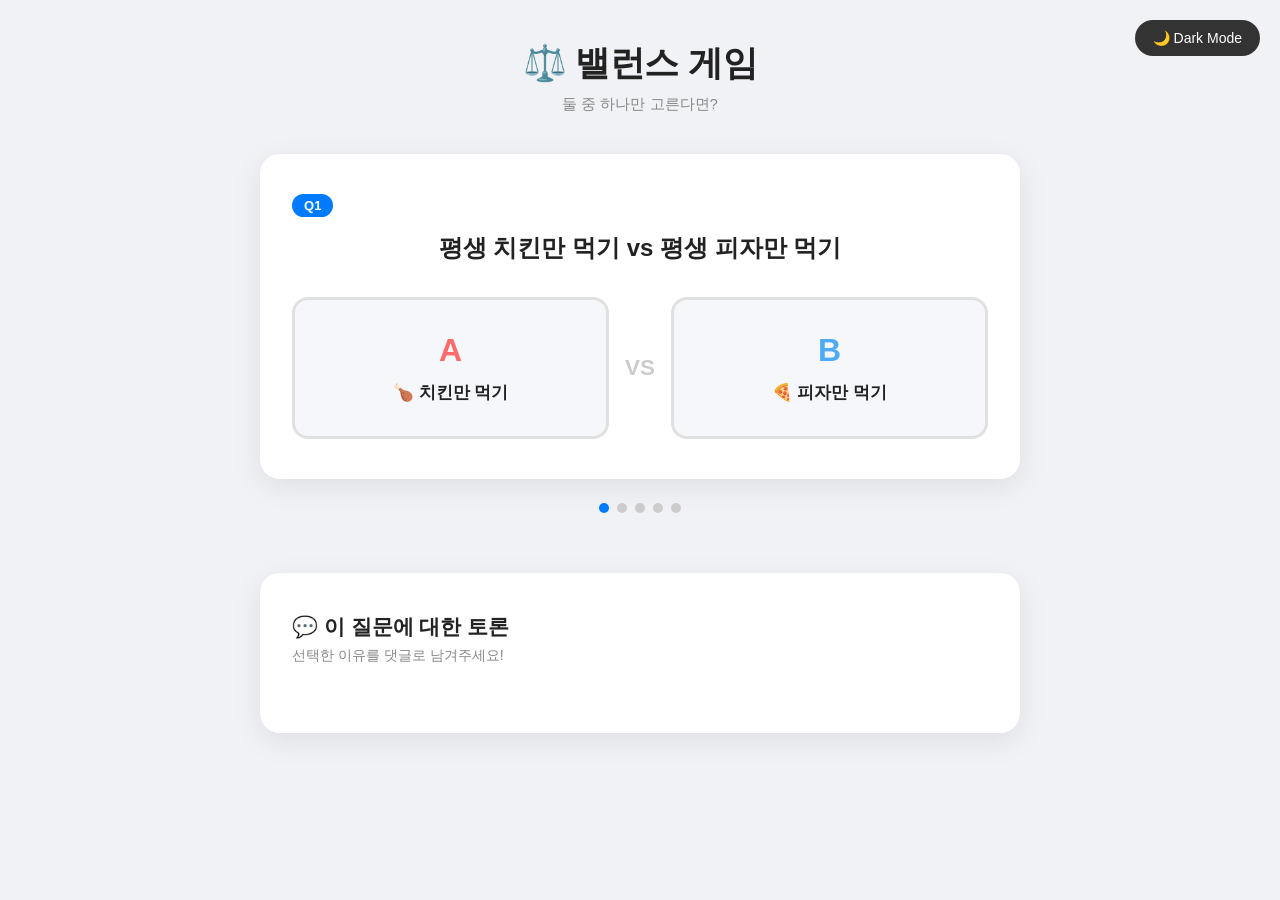
==== balance.html @ 83bc28c2 "Add balance game site with Disqus discussion Co-Authored-By: Claude Sonnet 4.6 <noreply@anthropic.co" ====
<!DOCTYPE html>
<html lang="ko">
<head>
    <meta charset="UTF-8">
    <meta name="viewport" content="width=device-width, initial-scale=1.0">
    <title>밸런스 게임</title>
    <link rel="stylesheet" href="balance.css">
</head>
<body>
    <button id="theme-toggle">🌙 Dark Mode</button>

    <div class="page-wrapper">

        <!-- 헤더 -->
        <header>
            <h1>⚖️ 밸런스 게임</h1>
            <p class="header-sub">둘 중 하나만 고른다면?</p>
        </header>

        <!-- 게임 카드 -->
        <main class="game-section">
            <div class="question-badge">Q<span id="question-number">1</span></div>
            <h2 class="question-title" id="question-title">로딩 중...</h2>

            <div class="choices">
                <button class="choice-btn" id="btn-a" onclick="vote('A')">
                    <span class="choice-label">A</span>
                    <span class="choice-text" id="text-a"></span>
                </button>

                <div class="vs">VS</div>

                <button class="choice-btn" id="btn-b" onclick="vote('B')">
                    <span class="choice-label">B</span>
                    <span class="choice-text" id="text-b"></span>
                </button>
            </div>

            <!-- 결과 (선택 후 표시) -->
            <div class="result-section" id="result-section" style="display:none">
                <p class="result-title">🗳️ 현재 투표 결과</p>
                <div class="result-bars">
                    <div class="result-row">
                        <span class="result-label" id="result-label-a"></span>
                        <div class="bar-wrap">
                            <div class="bar bar-a" id="bar-a"></div>
                        </div>
                        <span class="result-pct" id="pct-a">0%</span>
                    </div>
                    <div class="result-row">
                        <span class="result-label" id="result-label-b"></span>
                        <div class="bar-wrap">
                            <div class="bar bar-b" id="bar-b"></div>
                        </div>
                        <span class="result-pct" id="pct-b">0%</span>
                    </div>
                </div>
                <p class="my-vote" id="my-vote"></p>
                <button class="next-btn" id="next-btn" onclick="nextQuestion()">다음 문제 →</button>
            </div>
        </main>

        <!-- 진행 표시 -->
        <div class="progress-wrap">
            <div class="progress-dots" id="progress-dots"></div>
        </div>

        <!-- 토론장 -->
        <section class="discussion-section">
            <h2 class="discussion-title">💬 이 질문에 대한 토론</h2>
            <p class="discussion-sub">선택한 이유를 댓글로 남겨주세요!</p>
            <div id="disqus_thread"></div>
            <script>
                var disqus_config = function () {
                    this.page.url = window.location.href;
                    this.page.identifier = 'balance-game-' + (window.currentQuestionId || 'main');
                };
                (function() {
                    var d = document, s = d.createElement('script');
                    s.src = 'https://acherm10.disqus.com/embed.js';
                    s.setAttribute('data-timestamp', +new Date());
                    (d.head || d.body).appendChild(s);
                })();
            </script>
            <noscript>댓글을 보려면 JavaScript를 활성화해주세요. <a href="https://disqus.com/?ref_noscript">comments powered by Disqus.</a></noscript>
        </section>

    </div>

    <script src="balance.js"></script>
</body>
</html>
---- balance.css ----
* {
    box-sizing: border-box;
    margin: 0;
    padding: 0;
}

body {
    font-family: 'Arial', sans-serif;
    background-color: #f0f2f5;
    color: #222;
    transition: background-color 0.3s, color 0.3s;
    min-height: 100vh;
}

body.dark {
    background-color: #0f1117;
    color: #e0e0e0;
}

/* 테마 토글 */
#theme-toggle {
    position: fixed;
    top: 20px;
    right: 20px;
    background-color: #333;
    color: #fff;
    border: none;
    padding: 10px 18px;
    border-radius: 20px;
    font-size: 14px;
    cursor: pointer;
    z-index: 100;
    transition: background-color 0.3s;
}
#theme-toggle:hover { background-color: #555; }
body.dark #theme-toggle { background-color: #f0f0f0; color: #333; }
body.dark #theme-toggle:hover { background-color: #ccc; }

/* 전체 레이아웃 */
.page-wrapper {
    max-width: 800px;
    margin: 0 auto;
    padding: 40px 20px 80px;
}

/* 헤더 */
header {
    text-align: center;
    margin-bottom: 40px;
}
header h1 {
    font-size: 2.2rem;
    font-weight: 900;
    letter-spacing: -0.5px;
}
.header-sub {
    color: #888;
    margin-top: 8px;
    font-size: 15px;
}
body.dark .header-sub { color: #aaa; }

/* 게임 섹션 */
.game-section {
    background: #fff;
    border-radius: 20px;
    padding: 40px 32px;
    box-shadow: 0 8px 30px rgba(0,0,0,0.08);
    transition: background-color 0.3s, box-shadow 0.3s;
}
body.dark .game-section {
    background: #1a1d2e;
    box-shadow: 0 8px 30px rgba(0,0,0,0.4);
}

.question-badge {
    display: inline-block;
    background: #007bff;
    color: #fff;
    font-size: 13px;
    font-weight: bold;
    padding: 4px 12px;
    border-radius: 20px;
    margin-bottom: 14px;
}

.question-title {
    font-size: 1.5rem;
    font-weight: 800;
    line-height: 1.4;
    margin-bottom: 32px;
    text-align: center;
}

/* 선택지 */
.choices {
    display: flex;
    align-items: stretch;
    gap: 0;
}

.choice-btn {
    flex: 1;
    display: flex;
    flex-direction: column;
    align-items: center;
    justify-content: center;
    gap: 12px;
    padding: 32px 20px;
    border: 3px solid transparent;
    border-radius: 16px;
    cursor: pointer;
    font-size: 1rem;
    font-weight: 700;
    transition: all 0.2s;
    background-color: #f5f7fa;
    color: #222;
}
body.dark .choice-btn {
    background-color: #252840;
    color: #e0e0e0;
}

#btn-a { border-color: #e0e0e0; }
#btn-b { border-color: #e0e0e0; }
body.dark #btn-a,
body.dark #btn-b { border-color: #333; }

#btn-a:hover { border-color: #ff6b6b; background-color: #fff0f0; color: #cc0000; }
#btn-b:hover { border-color: #4dabf7; background-color: #f0f8ff; color: #0056b3; }
body.dark #btn-a:hover { background-color: #2e1a1a; border-color: #ff6b6b; color: #ff9999; }
body.dark #btn-b:hover { background-color: #1a2033; border-color: #4dabf7; color: #99ccff; }

#btn-a.selected { border-color: #ff6b6b; background-color: #ffe0e0; color: #cc0000; }
#btn-b.selected { border-color: #4dabf7; background-color: #ddeeff; color: #0056b3; }
body.dark #btn-a.selected { background-color: #2e1a1a; color: #ff9999; }
body.dark #btn-b.selected { background-color: #1a2033; color: #99ccff; }

.choice-btn.disabled { cursor: default; opacity: 0.6; }
.choice-btn.disabled:hover { background-color: #f5f7fa; color: #222; border-color: #e0e0e0; }
body.dark .choice-btn.disabled:hover { background-color: #252840; color: #e0e0e0; border-color: #333; }

.choice-label {
    font-size: 2rem;
    font-weight: 900;
    opacity: 0.3;
}
#btn-a .choice-label { color: #ff6b6b; opacity: 1; }
#btn-b .choice-label { color: #4dabf7; opacity: 1; }

.choice-text {
    font-size: 1.05rem;
    font-weight: 700;
    line-height: 1.4;
    text-align: center;
}

/* VS */
.vs {
    display: flex;
    align-items: center;
    justify-content: center;
    font-size: 1.4rem;
    font-weight: 900;
    color: #ccc;
    padding: 0 16px;
    flex-shrink: 0;
}
body.dark .vs { color: #444; }

/* 결과 */
.result-section {
    margin-top: 32px;
    padding-top: 28px;
    border-top: 1px solid #eee;
}
body.dark .result-section { border-top-color: #333; }

.result-title {
    font-size: 15px;
    font-weight: bold;
    color: #555;
    margin-bottom: 16px;
    text-align: center;
}
body.dark .result-title { color: #aaa; }

.result-bars { display: flex; flex-direction: column; gap: 12px; }

.result-row {
    display: flex;
    align-items: center;
    gap: 12px;
}

.result-label {
    width: 80px;
    font-size: 13px;
    font-weight: bold;
    white-space: nowrap;
    overflow: hidden;
    text-overflow: ellipsis;
    flex-shrink: 0;
}

.bar-wrap {
    flex: 1;
    background-color: #eee;
    border-radius: 8px;
    height: 20px;
    overflow: hidden;
}
body.dark .bar-wrap { background-color: #2a2d3e; }

.bar {
    height: 100%;
    border-radius: 8px;
    width: 0%;
    transition: width 0.8s ease;
}
.bar-a { background: linear-gradient(90deg, #ff6b6b, #ff9999); }
.bar-b { background: linear-gradient(90deg, #4dabf7, #99ccff); }

.result-pct {
    width: 40px;
    font-size: 14px;
    font-weight: bold;
    text-align: right;
    flex-shrink: 0;
}

.my-vote {
    text-align: center;
    margin-top: 16px;
    font-size: 14px;
    color: #888;
}
body.dark .my-vote { color: #aaa; }

.next-btn {
    display: block;
    margin: 20px auto 0;
    background-color: #007bff;
    color: white;
    border: none;
    padding: 12px 32px;
    border-radius: 30px;
    font-size: 15px;
    font-weight: bold;
    cursor: pointer;
    transition: background-color 0.2s;
}
.next-btn:hover { background-color: #0056b3; }

/* 진행 도트 */
.progress-wrap {
    display: flex;
    justify-content: center;
    margin-top: 24px;
}
.progress-dots {
    display: flex;
    gap: 8px;
}
.dot {
    width: 10px;
    height: 10px;
    border-radius: 50%;
    background-color: #ccc;
    transition: background-color 0.3s;
}
.dot.active { background-color: #007bff; }
.dot.done { background-color: #4CAF50; }
body.dark .dot { background-color: #444; }

/* 토론 섹션 */
.discussion-section {
    margin-top: 60px;
    background: #fff;
    border-radius: 20px;
    padding: 40px 32px;
    box-shadow: 0 8px 30px rgba(0,0,0,0.08);
    transition: background-color 0.3s, box-shadow 0.3s;
}
body.dark .discussion-section {
    background: #1a1d2e;
    box-shadow: 0 8px 30px rgba(0,0,0,0.4);
}

.discussion-title {
    font-size: 1.3rem;
    font-weight: 800;
    margin-bottom: 6px;
}
.discussion-sub {
    color: #888;
    font-size: 14px;
    margin-bottom: 28px;
}
body.dark .discussion-sub { color: #aaa; }

/* 반응형 */
@media (max-width: 540px) {
    .choices { flex-direction: column; }
    .vs { padding: 12px 0; }
    .question-title { font-size: 1.2rem; }
    header h1 { font-size: 1.7rem; }
}
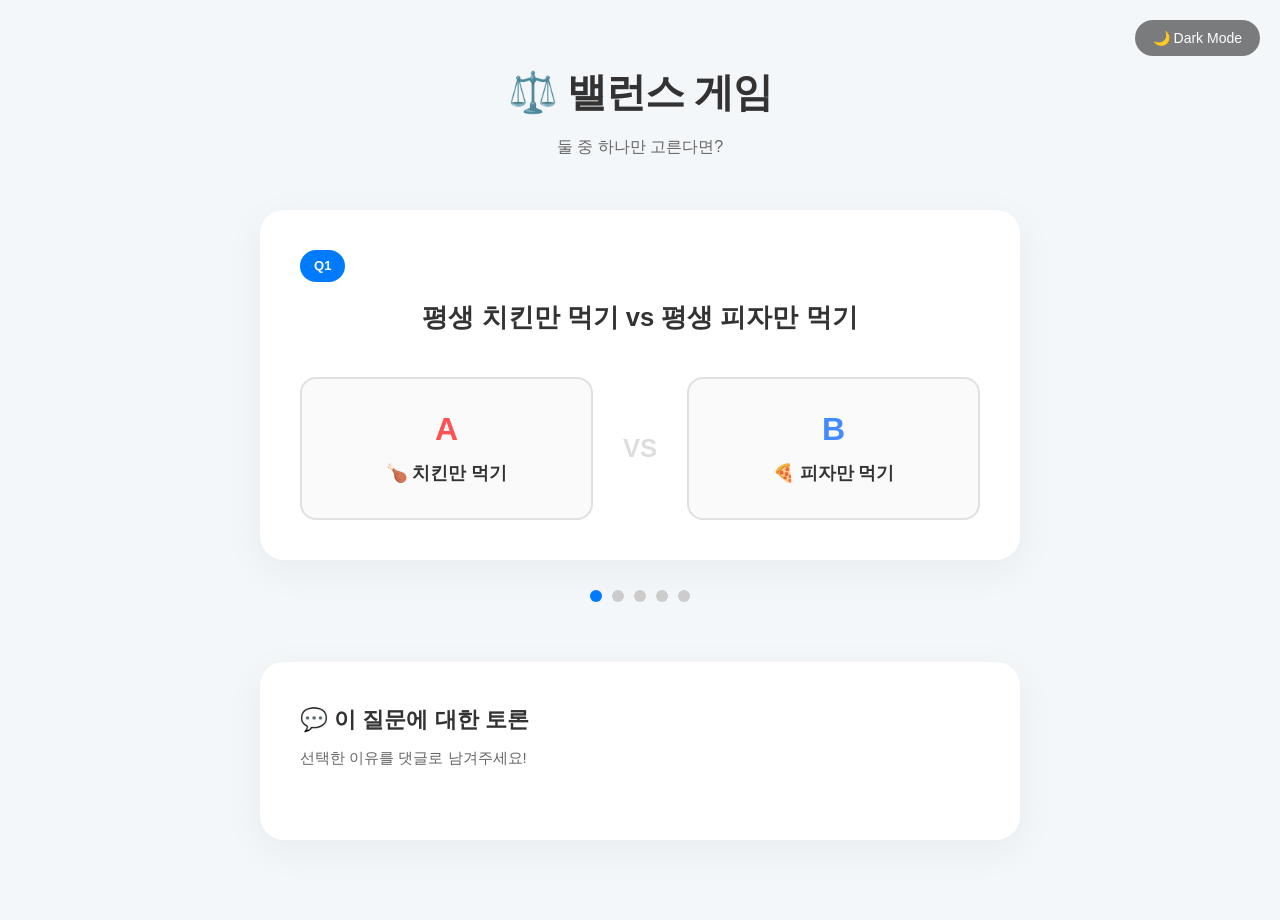
==== commit 57c3372b: "feat: Add Google AdSense code" ====
--- a/balance.html
+++ b/balance.html
@@ -3,8 +3,11 @@
 <head>
     <meta charset="UTF-8">
     <meta name="viewport" content="width=device-width, initial-scale=1.0">
+    <meta name="google-adsense-account" content="ca-pub-9548956702942887">
     <title>밸런스 게임</title>
     <link rel="stylesheet" href="balance.css">
+    <script async src="https://pagead2.googlesyndication.com/pagead/js/adsbygoogle.js?client=ca-pub-9548956702942887"
+     crossorigin="anonymous"></script>
 </head>
 <body>
     <button id="theme-toggle">🌙 Dark Mode</button>
@@ -65,6 +68,19 @@
             <div class="progress-dots" id="progress-dots"></div>
         </div>
 
+        <!-- 광고 -->
+        <section class="ad-section" style="margin: 40px 0; text-align: center;">
+            <ins class="adsbygoogle"
+                 style="display:block"
+                 data-ad-client="ca-pub-9548956702942887"
+                 data-ad-slot="YOUR_AD_SLOT_ID"
+                 data-ad-format="auto"
+                 data-full-width-responsive="true"></ins>
+            <script>
+                 (adsbygoogle = window.adsbygoogle || []).push({});
+            </script>
+        </section>
+
         <!-- 토론장 -->
         <section class="discussion-section">
             <h2 class="discussion-title">💬 이 질문에 대한 토론</h2>
--- a/balance.css
+++ b/balance.css
@@ -6,14 +6,15 @@
 
 body {
     font-family: 'Arial', sans-serif;
-    background-color: #f0f2f5;
-    color: #222;
+    background-color: #f4f7f9; /* 더 부드러운 배경색 */
+    color: #333;
+    line-height: 1.6; /* 가독성을 위한 줄 간격 조정 */
     transition: background-color 0.3s, color 0.3s;
     min-height: 100vh;
 }
 
 body.dark {
-    background-color: #0f1117;
+    background-color: #121828; /* 더 깊은 다크 모드 배경색 */
     color: #e0e0e0;
 }
 
@@ -22,7 +23,7 @@
     position: fixed;
     top: 20px;
     right: 20px;
-    background-color: #333;
+    background-color: rgba(0, 0, 0, 0.5);
     color: #fff;
     border: none;
     padding: 10px 18px;
@@ -32,45 +33,45 @@
     z-index: 100;
     transition: background-color 0.3s;
 }
-#theme-toggle:hover { background-color: #555; }
-body.dark #theme-toggle { background-color: #f0f0f0; color: #333; }
-body.dark #theme-toggle:hover { background-color: #ccc; }
+#theme-toggle:hover { background-color: rgba(0, 0, 0, 0.7); }
+body.dark #theme-toggle { background-color: rgba(255, 255, 255, 0.8); color: #333; }
+body.dark #theme-toggle:hover { background-color: rgba(255, 255, 255, 1); }
 
 /* 전체 레이아웃 */
 .page-wrapper {
     max-width: 800px;
     margin: 0 auto;
-    padding: 40px 20px 80px;
+    padding: 60px 20px 80px; /* 상단 패딩 증가 */
 }
 
 /* 헤더 */
 header {
     text-align: center;
-    margin-bottom: 40px;
+    margin-bottom: 50px;
 }
 header h1 {
-    font-size: 2.2rem;
+    font-size: 2.5rem;
     font-weight: 900;
-    letter-spacing: -0.5px;
+    letter-spacing: -1px; /* 자간 조정 */
 }
 .header-sub {
-    color: #888;
-    margin-top: 8px;
-    font-size: 15px;
+    color: #666;
+    margin-top: 10px;
+    font-size: 16px;
 }
 body.dark .header-sub { color: #aaa; }
 
 /* 게임 섹션 */
 .game-section {
     background: #fff;
-    border-radius: 20px;
-    padding: 40px 32px;
-    box-shadow: 0 8px 30px rgba(0,0,0,0.08);
+    border-radius: 24px; /* 더 둥근 모서리 */
+    padding: 40px;
+    box-shadow: 0 10px 40px rgba(0,0,0,0.05); /* 부드러운 그림자 효과 */
     transition: background-color 0.3s, box-shadow 0.3s;
 }
 body.dark .game-section {
-    background: #1a1d2e;
-    box-shadow: 0 8px 30px rgba(0,0,0,0.4);
+    background: #1e273b;
+    box-shadow: 0 10px 40px rgba(0,0,0,0.3);
 }
 
 .question-badge {
@@ -79,16 +80,16 @@
     color: #fff;
     font-size: 13px;
     font-weight: bold;
-    padding: 4px 12px;
+    padding: 6px 14px;
     border-radius: 20px;
-    margin-bottom: 14px;
+    margin-bottom: 16px;
 }
 
 .question-title {
-    font-size: 1.5rem;
+    font-size: 1.6rem; /* 폰트 크기 조정 */
     font-weight: 800;
-    line-height: 1.4;
-    margin-bottom: 32px;
+    line-height: 1.5;
+    margin-bottom: 40px;
     text-align: center;
 }
 
@@ -96,7 +97,7 @@
 .choices {
     display: flex;
     align-items: stretch;
-    gap: 0;
+    gap: 20px; /* 선택지 사이 간격 추가 */
 }
 
 .choice-btn {
@@ -107,51 +108,46 @@
     justify-content: center;
     gap: 12px;
     padding: 32px 20px;
-    border: 3px solid transparent;
+    border: 2px solid #e0e0e0;
     border-radius: 16px;
     cursor: pointer;
     font-size: 1rem;
     font-weight: 700;
     transition: all 0.2s;
-    background-color: #f5f7fa;
-    color: #222;
+    background-color: #fafafa;
+    color: #333;
 }
 body.dark .choice-btn {
-    background-color: #252840;
+    background-color: #2a3650;
+    border-color: #444;
     color: #e0e0e0;
 }
 
-#btn-a { border-color: #e0e0e0; }
-#btn-b { border-color: #e0e0e0; }
-body.dark #btn-a,
-body.dark #btn-b { border-color: #333; }
-
-#btn-a:hover { border-color: #ff6b6b; background-color: #fff0f0; color: #cc0000; }
-#btn-b:hover { border-color: #4dabf7; background-color: #f0f8ff; color: #0056b3; }
-body.dark #btn-a:hover { background-color: #2e1a1a; border-color: #ff6b6b; color: #ff9999; }
-body.dark #btn-b:hover { background-color: #1a2033; border-color: #4dabf7; color: #99ccff; }
-
-#btn-a.selected { border-color: #ff6b6b; background-color: #ffe0e0; color: #cc0000; }
-#btn-b.selected { border-color: #4dabf7; background-color: #ddeeff; color: #0056b3; }
-body.dark #btn-a.selected { background-color: #2e1a1a; color: #ff9999; }
-body.dark #btn-b.selected { background-color: #1a2033; color: #99ccff; }
-
-.choice-btn.disabled { cursor: default; opacity: 0.6; }
-.choice-btn.disabled:hover { background-color: #f5f7fa; color: #222; border-color: #e0e0e0; }
-body.dark .choice-btn.disabled:hover { background-color: #252840; color: #e0e0e0; border-color: #333; }
+#btn-a:hover { border-color: #ff8a8a; background-color: #fff5f5; color: #d32f2f; }
+#btn-b:hover { border-color: #82b1ff; background-color: #f5faff; color: #1976d2; }
+body.dark #btn-a:hover { background-color: #3a2e2e; border-color: #ff8a8a; color: #ffcdd2; }
+body.dark #btn-b:hover { background-color: #2e3a59; border-color: #82b1ff; color: #c8e6c9; }
+
+#btn-a.selected { border-color: #ff5252; background-color: #ffeded; color: #d32f2f; }
+#btn-b.selected { border-color: #448aff; background-color: #ebf5ff; color: #1976d2; }
+body.dark #btn-a.selected { background-color: #3a2e2e; color: #ffcdd2; border-color: #ff5252; }
+body.dark #btn-b.selected { background-color: #2e3a59; color: #c8e6c9; border-color: #448aff; }
+
+.choice-btn.disabled { cursor: default; opacity: 0.7; }
+.choice-btn.disabled:hover { background-color: #fafafa; color: #333; border-color: #e0e0e0; }
+body.dark .choice-btn.disabled:hover { background-color: #2a3650; color: #e0e0e0; border-color: #444; }
 
 .choice-label {
     font-size: 2rem;
     font-weight: 900;
-    opacity: 0.3;
-}
-#btn-a .choice-label { color: #ff6b6b; opacity: 1; }
-#btn-b .choice-label { color: #4dabf7; opacity: 1; }
+}
+#btn-a .choice-label { color: #ff5252; }
+#btn-b .choice-label { color: #448aff; }
 
 .choice-text {
-    font-size: 1.05rem;
+    font-size: 1.1rem;
     font-weight: 700;
-    line-height: 1.4;
+    line-height: 1.5;
     text-align: center;
 }
 
@@ -160,32 +156,32 @@
     display: flex;
     align-items: center;
     justify-content: center;
-    font-size: 1.4rem;
+    font-size: 1.6rem;
     font-weight: 900;
-    color: #ccc;
-    padding: 0 16px;
+    color: #ddd;
+    padding: 0 10px;
     flex-shrink: 0;
 }
-body.dark .vs { color: #444; }
+body.dark .vs { color: #555; }
 
 /* 결과 */
 .result-section {
-    margin-top: 32px;
-    padding-top: 28px;
+    margin-top: 40px;
+    padding-top: 32px;
     border-top: 1px solid #eee;
 }
 body.dark .result-section { border-top-color: #333; }
 
 .result-title {
-    font-size: 15px;
+    font-size: 16px;
     font-weight: bold;
     color: #555;
-    margin-bottom: 16px;
-    text-align: center;
-}
-body.dark .result-title { color: #aaa; }
-
-.result-bars { display: flex; flex-direction: column; gap: 12px; }
+    margin-bottom: 20px;
+    text-align: center;
+}
+body.dark .result-title { color: #bbb; }
+
+.result-bars { display: flex; flex-direction: column; gap: 14px; }
 
 .result-row {
     display: flex;
@@ -195,34 +191,30 @@
 
 .result-label {
     width: 80px;
-    font-size: 13px;
-    font-weight: bold;
-    white-space: nowrap;
-    overflow: hidden;
-    text-overflow: ellipsis;
-    flex-shrink: 0;
+    font-size: 14px;
+    font-weight: bold;
 }
 
 .bar-wrap {
     flex: 1;
-    background-color: #eee;
-    border-radius: 8px;
-    height: 20px;
+    background-color: #f0f0f0;
+    border-radius: 10px;
+    height: 24px;
     overflow: hidden;
 }
 body.dark .bar-wrap { background-color: #2a2d3e; }
 
 .bar {
     height: 100%;
-    border-radius: 8px;
+    border-radius: 10px;
     width: 0%;
-    transition: width 0.8s ease;
-}
-.bar-a { background: linear-gradient(90deg, #ff6b6b, #ff9999); }
-.bar-b { background: linear-gradient(90deg, #4dabf7, #99ccff); }
+    transition: width 0.8s ease-in-out; /* 부드러운 애니메이션 */
+}
+.bar-a { background: linear-gradient(90deg, #ff8a8a, #ff5252); }
+.bar-b { background: linear-gradient(90deg, #82b1ff, #448aff); }
 
 .result-pct {
-    width: 40px;
+    width: 45px;
     font-size: 14px;
     font-weight: bold;
     text-align: right;
@@ -231,7 +223,7 @@
 
 .my-vote {
     text-align: center;
-    margin-top: 16px;
+    margin-top: 20px;
     font-size: 14px;
     color: #888;
 }
@@ -239,32 +231,32 @@
 
 .next-btn {
     display: block;
-    margin: 20px auto 0;
+    margin: 30px auto 0;
     background-color: #007bff;
     color: white;
     border: none;
-    padding: 12px 32px;
+    padding: 14px 40px;
     border-radius: 30px;
-    font-size: 15px;
+    font-size: 16px;
     font-weight: bold;
     cursor: pointer;
-    transition: background-color 0.2s;
-}
-.next-btn:hover { background-color: #0056b3; }
+    transition: background-color 0.2s, transform 0.2s;
+}
+.next-btn:hover { background-color: #0056b3; transform: translateY(-2px); }
 
 /* 진행 도트 */
 .progress-wrap {
     display: flex;
     justify-content: center;
-    margin-top: 24px;
+    margin-top: 30px;
 }
 .progress-dots {
     display: flex;
-    gap: 8px;
+    gap: 10px;
 }
 .dot {
-    width: 10px;
-    height: 10px;
+    width: 12px;
+    height: 12px;
     border-radius: 50%;
     background-color: #ccc;
     transition: background-color 0.3s;
@@ -277,32 +269,33 @@
 .discussion-section {
     margin-top: 60px;
     background: #fff;
-    border-radius: 20px;
-    padding: 40px 32px;
-    box-shadow: 0 8px 30px rgba(0,0,0,0.08);
+    border-radius: 24px;
+    padding: 40px;
+    box-shadow: 0 10px 40px rgba(0,0,0,0.05);
     transition: background-color 0.3s, box-shadow 0.3s;
 }
 body.dark .discussion-section {
-    background: #1a1d2e;
-    box-shadow: 0 8px 30px rgba(0,0,0,0.4);
+    background: #1e273b;
+    box-shadow: 0 10px 40px rgba(0,0,0,0.3);
 }
 
 .discussion-title {
-    font-size: 1.3rem;
+    font-size: 1.4rem;
     font-weight: 800;
-    margin-bottom: 6px;
+    margin-bottom: 8px;
 }
 .discussion-sub {
-    color: #888;
-    font-size: 14px;
-    margin-bottom: 28px;
+    color: #666;
+    font-size: 15px;
+    margin-bottom: 30px;
 }
 body.dark .discussion-sub { color: #aaa; }
 
 /* 반응형 */
-@media (max-width: 540px) {
+@media (max-width: 600px) {
     .choices { flex-direction: column; }
-    .vs { padding: 12px 0; }
-    .question-title { font-size: 1.2rem; }
-    header h1 { font-size: 1.7rem; }
-}
+    .vs { padding: 15px 0; }
+    .question-title { font-size: 1.4rem; }
+    header h1 { font-size: 2rem; }
+    .game-section, .discussion-section { padding: 30px; }
+}
